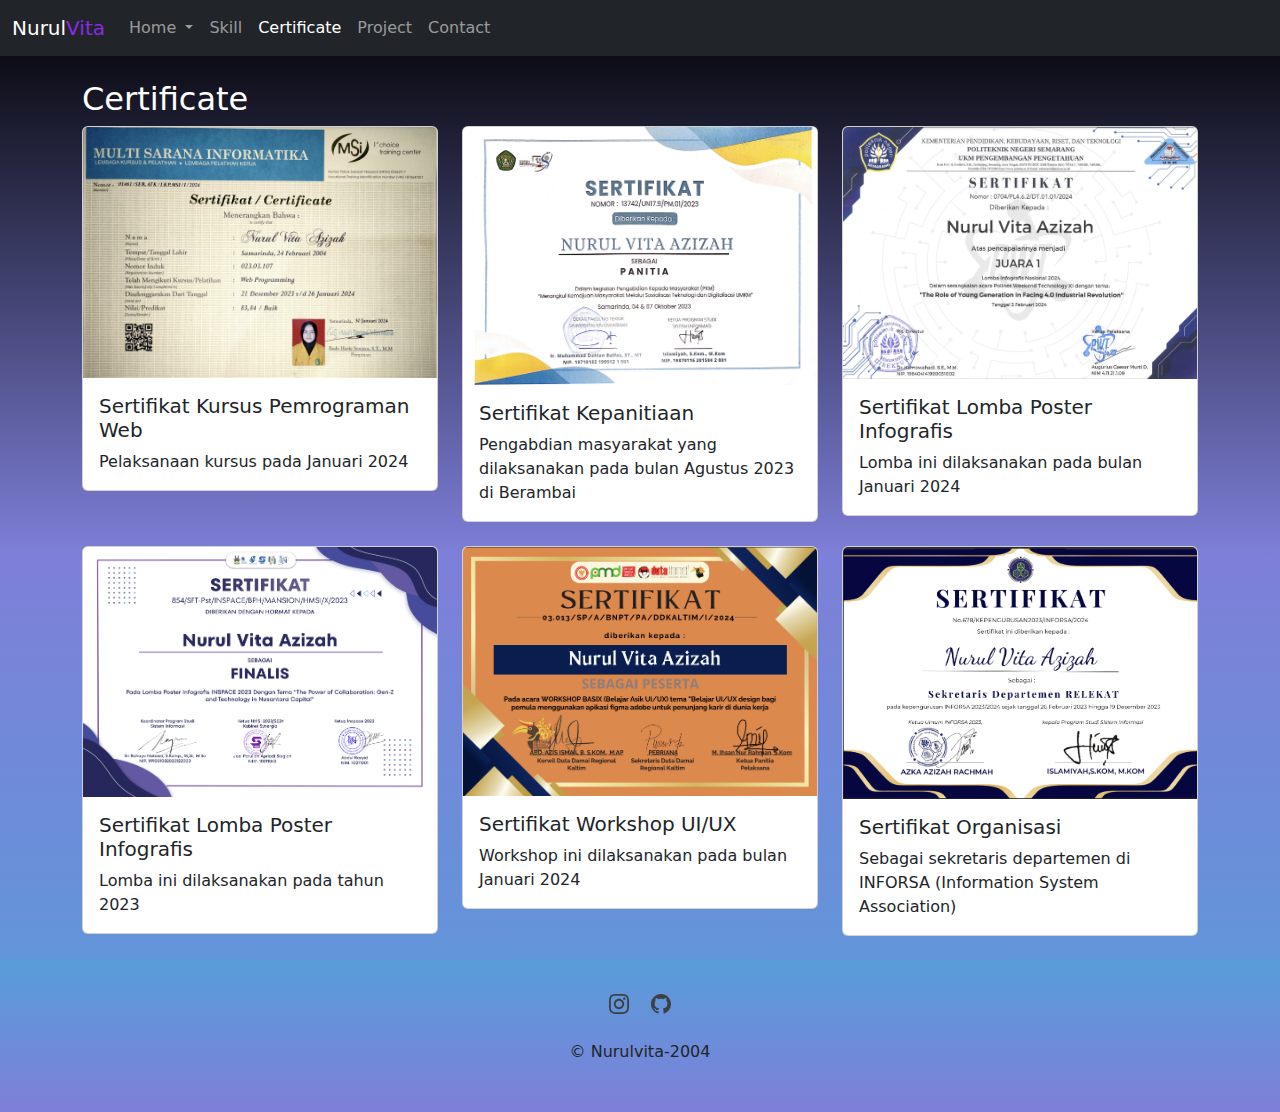
==== certificate.html @ 9ef04a38 "Portofolio-NurulVita" ====
<!DOCTYPE html>
<html lang="en">
<head>
    <meta charset="UTF-8">
    <meta name="viewport" content="width=device-width, initial-scale=1.0">
    <link href="css/style.css" rel="stylesheet">
    <link href="https://cdn.jsdelivr.net/npm/bootstrap@5.3.3/dist/css/bootstrap.min.css" rel="stylesheet" integrity="sha384-QWTKZyjpPEjISv5WaRU9OFeRpok6YctnYmDr5pNlyT2bRjXh0JMhjY6hW+ALEwIH" crossorigin="anonymous">
    <title>Nurul Vita Azizah</title>
</head>
<body>
    <!-- <div id="toggle"> -->
    <!------------------------------------- NAVBAR ------------------------>
    <nav class="navbar navbar-dark bg-dark navbar-expand-lg sticky-top">
      <div class="container-fluid">
          <i class="indicator"></i>
        <a class="navbar-brand" href="index.html">Nurul<span style="color: blueviolet;">Vita</span></a>
        <button class="navbar-toggler" type="button" data-bs-toggle="collapse" data-bs-target="#navbarSupportedContent" aria-controls="navbarSupportedContent" aria-expanded="false" aria-label="Toggle navigation">
          <span class="navbar-toggler-icon"></span>
        </button>
        <div class="collapse navbar-collapse" id="navbarSupportedContent">
          <ul class="navbar-nav me-auto mb-2 mb-lg-0">
            <li class="nav-item dropdown">
              <a class="nav-link dropdown-toggle" href="index.html" role="button" data-bs-toggle="dropdown" aria-expanded="false">
                Home
              </a>
              <ul class="dropdown-menu">
                <li><a class="dropdown-item" href="index.html">About Me</a></li>
                <li><a class="dropdown-item" href="index.html">Education</a></li>
              </ul>
            </li>
            <li class="nav-item">
              <a class="nav-link" href="skill.html">Skill</a>
            </li>
            <li class="nav-item">
              <a class="nav-link active" href="certificate.html">Certificate</a>
            </li>
            <li class="nav-item">
              <a class="nav-link" href="project.html">Project</a>
            </li>
            <li class="nav-item">
              <a class="nav-link" href="contact.html">Contact</a>
            </li>
          </ul>
        </div>
      </div>
    </nav>
      <!------------------------------------------------------------------------------------>

      <!----------------------------------- CERTIFICATE CARD ------------------------------->
      <div class="container container-fluid pt-4 pb-4">
        <div class="section-title">
          <h2 style="color: white;">Certificate</h2>
        </div>
      <div class="row row-cols-1 row-cols-md-3 g-4">
        <div class="col">
          <div class="card">
            <img src="img/sertif1.png" class="card-img-top" alt="...">
            <div class="card-body">
              <h5 class="card-title">Sertifikat Kursus Pemrograman Web</h5>
              <p class="card-text">Pelaksanaan kursus pada Januari 2024</p>
            </div>
          </div>
        </div>
        <div class="col">
          <div class="card">
            <img src="img/sertif2.png" class="card-img-top" alt="...">
            <div class="card-body">
              <h5 class="card-title">Sertifikat Kepanitiaan</h5>
              <p class="card-text">Pengabdian masyarakat yang dilaksanakan pada bulan Agustus 2023 di Berambai</p>
            </div>
          </div>
        </div>
        <div class="col">
          <div class="card">
            <img src="img/sertif3.png" class="card-img-top" alt="...">
            <div class="card-body">
              <h5 class="card-title">Sertifikat Lomba Poster Infografis</h5>
              <p class="card-text">Lomba ini dilaksanakan pada bulan Januari 2024</p>
            </div>
          </div>
        </div>
        <div class="col">
          <div class="card">
            <img src="img/sertif4.png" class="card-img-top" alt="...">
            <div class="card-body">
              <h5 class="card-title">Sertifikat Lomba Poster Infografis</h5>
              <p class="card-text">Lomba ini dilaksanakan pada tahun 2023</p>
            </div>
          </div>
        </div>
        <div class="col">
            <div class="card">
              <img src="img/sertif5.png" class="card-img-top" alt="...">
              <div class="card-body">
                <h5 class="card-title">Sertifikat Workshop UI/UX</h5>
                <p class="card-text">Workshop ini dilaksanakan pada bulan Januari 2024</p>
              </div>
            </div>
          </div>
          <div class="col">
            <div class="card">
              <img src="img/sertif6.png" class="card-img-top" alt="...">
              <div class="card-body">
                <h5 class="card-title">Sertifikat Organisasi</h5>
                <p class="card-text">Sebagai sekretaris departemen di INFORSA (Information System Association)</p>
              </div>
            </div>
          </div>
      </div>
    </div>
      <!--------------------------------------------------------------------------------------->

      <!-- FOOTER -->
      <footer >
        <div class="footer-icons container container-fluid">
            <a href="https://instagram.com/nurulvta" target="_blank"><svg xmlns="http://www.w3.org/2000/svg" width="20" height="20" viewBox="0 0 24 24">
                    <path
                        d="M12 2.163c3.204 0 3.584.012 4.85.07 3.252.148 4.771 1.691 4.919 4.919.058 1.265.069 1.645.069 4.849 0 3.205-.012 3.584-.069 4.849-.149 3.225-1.664 4.771-4.919 4.919-1.266.058-1.644.07-4.85.07-3.204 0-3.584-.012-4.849-.07-3.26-.149-4.771-1.699-4.919-4.92-.058-1.265-.07-1.644-.07-4.849 0-3.204.013-3.583.07-4.849.149-3.227 1.664-4.771 4.919-4.919 1.266-.057 1.645-.069 4.849-.069zm0-2.163c-3.259 0-3.667.014-4.947.072-4.358.2-6.78 2.618-6.98 6.98-.059 1.281-.073 1.689-.073 4.948 0 3.259.014 3.668.072 4.948.2 4.358 2.618 6.78 6.98 6.98 1.281.058 1.689.072 4.948.072 3.259 0 3.668-.014 4.948-.072 4.354-.2 6.782-2.618 6.979-6.98.059-1.28.073-1.689.073-4.948 0-3.259-.014-3.667-.072-4.947-.196-4.354-2.617-6.78-6.979-6.98-1.281-.059-1.69-.073-4.949-.073zm0 5.838c-3.403 0-6.162 2.759-6.162 6.162s2.759 6.163 6.162 6.163 6.162-2.759 6.162-6.163c0-3.403-2.759-6.162-6.162-6.162zm0 10.162c-2.209 0-4-1.79-4-4 0-2.209 1.791-4 4-4s4 1.791 4 4c0 2.21-1.791 4-4 4zm6.406-11.845c-.796 0-1.441.645-1.441 1.44s.645 1.44 1.441 1.44c.795 0 1.439-.645 1.439-1.44s-.644-1.44-1.439-1.44z" />
                </svg></a>

            <a href="https://github.com/nurulvita" target="_blank"> <svg xmlns="http://www.w3.org/2000/svg" width="20" height="20" viewBox="0 0 24 24">
                    <path
                        d="M12 0c-6.626 0-12 5.373-12 12 0 5.302 3.438 9.8 8.207 11.387.599.111.793-.261.793-.577v-2.234c-3.338.726-4.033-1.416-4.033-1.416-.546-1.387-1.333-1.756-1.333-1.756-1.089-.745.083-.729.083-.729 1.205.084 1.839 1.237 1.839 1.237 1.07 1.834 2.807 1.304 3.492.997.107-.775.418-1.305.762-1.604-2.665-.305-5.467-1.334-5.467-5.931 0-1.311.469-2.381 1.236-3.221-.124-.303-.535-1.524.117-3.176 0 0 1.008-.322 3.301 1.23.957-.266 1.983-.399 3.003-.404 1.02.005 2.047.138 3.006.404 2.291-1.552 3.297-1.23 3.297-1.23.653 1.653.242 2.874.118 3.176.77.84 1.235 1.911 1.235 3.221 0 4.609-2.807 5.624-5.479 5.921.43.372.823 1.102.823 2.222v3.293c0 .319.192.694.801.576 4.765-1.589 8.199-6.086 8.199-11.386 0-6.627-5.373-12-12-12z" />
                </svg></a>
        </div>
        <p>&#169; Nurulvita-2004</p>
    </footer>
    <!-- end of footer -->

    <script>
        const toggle = document.getElementById('toggle');
        toggle.onclick = function() {
            toggle.classList.toggle('active');
            body.classList.toggle('active');
        }
    </script>

    <script src="https://cdn.jsdelivr.net/npm/bootstrap@5.3.3/dist/js/bootstrap.bundle.min.js" integrity="sha384-YvpcrYf0tY3lHB60NNkmXc5s9fDVZLESaAA55NDzOxhy9GkcIdslK1eN7N6jIeHz" crossorigin="anonymous"></script>
</body>
</html>
---- css/style.css ----
@import url('https://fonts.googleapis.com/css2?family=Poppins:wght@200;300;400;500;600;700;800;900&display=swap');


:root {
    --footer : linear-gradient(to top, #7e7fd8, #589dda);
    --warna1: #fffffe;
    --warna2: #a7a9be;
    --warna3: black;
}

body {
  background: linear-gradient(#000, #7e7fd8, #589dda);
}

label {
  color: white;
}

h1 {
  color: white;
}

body.active {
    background: #f8f8f8;
}


.beranda {
  position: relative;
  width: 100%;
  height: 100vh;
  display: grid;
  align-items: center;
  padding: 50px 10% 0;
}

.konten_beranda {
  max-width: 900px;
  position: relative;
  object-fit: contain;
}

.konten_beranda img {
  width: 700px;
  position: absolute;
  top: -200px;
  left: 550px;
  opacity: 0;
  animation: geserKiri 1s ease forwards;
  animation-delay: 2.5s;
  object-fit: contain;
}

.konten_beranda h3 {
  font-size: 35px;
  font-weight: 700;
  opacity: 0;
  animation: geserBawah 1s ease forwards;
  animation-delay: .7s;
}

.konten_beranda h3 span {
  color: var(--warna2);
  font-weight: 700;
}

.konten_beranda h3:nth-of-type(2) {
  margin-bottom: 30px;
  animation: geserAtas 1s ease forwards;
  animation-delay: .7s;
}

/*--------------------------------------------------------------

/*---------------- SOCIAL MEDIA ----------*/
.beranda_sci a {
  display: inline-flex;
  justify-content: center;
  align-items: center;
  width: 35px;
  height: 35px;
  background: transparent;
  border: 2px solid var(--warna1);
  border-radius: 50%;
  font-size: 20px;
  color: var(--warna1);
  text-decoration: none;
  margin: 30px 10px 30px 0;
  transition: .5s ease;
  opacity: 0;
  animation: geserKiri 1s ease forwards;
  animation-delay: calc(.2s * var(--i));
}

.beranda_sci a:hover {
  background: var(--warna1);
  color: var(--warna3);
  box-shadow: 0 0 20px var(--warna2);
}

.aboutme {
  background-color: transparent;
  padding: 40px;
  font-size: 13px;
  font-weight: 13px;
  border-radius: 20px;
  border-right: 10px;
  transition: background .5s, transform .5s;
  box-shadow: 1px 1px 20px var(--warna3), 1px 1px 30px var(--warna2);
}
/* ----------------------------------------- */


#toggle {
    position: relative;
    display: block;
    width: 100px;
    height: 60px;
    border-radius: 160px;
    background: #222;
    transition: 0.5s;
    cursor: pointer;
    box-shadow: inset 0 8px 60px rgba(0, 0, 0, 1),
                inset 0 8px 8px rgba(0, 0, 0, 1),
                inset 0 -4px 4px rgba(0, 0, 0, 1);
}

#toggle.active {
    background: white;
    box-shadow: inset 0 2px 60px rgba(0, 0, 0, 1),
                inset 0 2px 8px rgba(0, 0, 0, 1),
                inset 0 -4px 4px rgba(0, 0, 0, 05),
}

#toggle .indicator {
    position: absolute;
    top: 0;
    left: 0;
    width: 50px;
    height: 50px;
    background: linear-gradient(to bottom, #3e3f40, #222);
    border-radius: 50%;
    transform: scale(0.9);
    box-shadow: 0 8px 40px rgba(0, 0, 0, 1),
                inset 0 4px 4px rgb(64, 60, 60),
                inset 0 -4px 4px rgb(64, 60, 60);
    transition: 0.5s;
}

#toggle.active .indicator {
    left: 160px;
    background: linear-gradient(to bottom, #ffffff, #222);
    box-shadow: 0 8px 20px rgba(0, 0, 0, 1),
                inset 0 4px 4px rgb(255, 251, 251),
                inset 0 -4px 4px rgb(255, 255, 255);
}


/* ========== BAGIAN PENDIDIKAN ========== */
section {
  display: flex;
  flex-wrap: wrap;
  align-items: center;
  padding-top: 30px;
}

.background {
  align-items: center;
  border-radius: 40px;
  box-shadow: 0 4px 8px rgba(27, 231, 231, 0.442);
}

.date {
  font-style: italic;
  color: #8baeb3;
  text-align: left;
}

.pendidikan {
  color: var(--warna1);
  font-size: 20px;
  line-height: 1.4;
  margin-bottom: 10rem;
}

.sub_judul {
  text-align: center;
  font-size: 60px;
  padding-bottom: 70px;
}

.sub_judul span {
  color: #97e2ff;
}

.wadah {
  padding: 30px;
}

.daftar_Pendidikan {
  align-items: center;
  display: grid;
  grid-template-columns: repeat(2, minmax(300px, 600px));
  grid-gap: 40px;
}

.daftar_Pendidikan div {
  background-color: transparent;
  padding: 40px;
  font-size: 13px;
  font-weight: 13px;
  border-radius: 20px;
  border-right: 10px;
  transition: background .5s, transform .5s;
  box-shadow: 1px 1px 20px var(--warna1), 1px 1px 30px var(--warna2);
}

.daftar_Pendidikan i {
  font-size: 50px;
  margin-bottom: 30px;
}

.daftar_Pendidikan div h2 {
  font-size: 30px;
  font-weight: 500;
  margin-bottom: 15px;
}

.daftar_Pendidikan div a {
  text-decoration: none;
  color: var(--warna2);
  font-size: 12px;
  margin-top: 20px;
  display: inline-block;
}


.daftar_Pendidikan div:hover {
  transform: translateY(-10px);
}

/* ------------------- */

/* ========== BAGIAN PROJEK ========== */
.teks_utama {
  background-color: linear-gradient(to right, #54369f , #060e64);
  padding-top: 10px;
  margin-top: 50px;
  margin-bottom: 50px;
  padding-left: 30px;
  padding-right: 30px;
  padding-bottom: 50px;
}

.teks_utama h2 {
  font-size: 60px;
  line-height: 1;
  text-align: center;
}

.teks_utama h2 span {
  color: var(--warna2);
}

.konten_projek {
  display: grid;
  grid-template-columns: repeat(2, minmax(30px, auto));
  gap: 10px;
  margin: 30px 30px;
}

.baris {
  position: relative;
  overflow: hidden;
  border-radius: 8px;
  cursor: pointer;
}

.baris img {
  width: 100%;
  border-radius: 8px;
  display: block;
  transition: transform .5s;
}

.lapisan {
  width: 100%;
  height: 0;
  background: linear-gradient(rgba(255, 255, 255, 0.627), #fffffe);
  position: absolute;
  border-radius: 8px;
  left: 0;
  bottom: 0;
  overflow: hidden;
  display: flex;
  flex-direction: column;
  align-items: center;
  justify-content: center;
  text-align: center;
  padding: 0 40px;
  transition: height .5s;
}

.lapisan h5 {
  color: black;
  font-size: 20px;
  font-weight: 600;
  margin-bottom: 15px;
}

.lapisan p {
  color: black;
  font-size: 1rem;
  line-height: 1.8;
}

.lapisan a {
  text-decoration: none;
}

.lapisan i {
  color: #ff004f;
  margin-top: 20px;
  font-size: 20px;
  background: var(--warna2);
  width: 60px;
  height: 60px;
  display: flex;
  align-items: center;
  justify-content: center;
  border-radius: 50%;
}

.baris:hover img {
  transform: scale(1.1);
}

.baris:hover .lapisan {
  height: 100%;
}

/* ========== BAGIAN PROJEK ========== */

.services .icon-box {
  padding: 20px 15px;
  position: relative;
  overflow: hidden;
  background: #fff;
  box-shadow: 0 0 29px 0 rgba(68, 88, 144, 0.2);
  transition: all 0.3s ease-in-out;
  border-radius: 8px;
  text-align: center;
  z-index: 1;
}

.services .icon-box::before {
  content: "";
  position: absolute;
  top: 0;
  left: 0;
  right: 0;
  height: 0;
  transition: ease-in-out 0.3s;
  z-index: -1;
}

.services .icon-box:hover::before {
  background: #308ad4;
  height: 100%;
  border-radius: 0px;
}

.services .icon {
  margin: 0 auto 30px auto;
  padding-top: 10px;
  display: inline-block;
  text-align: center;
  border-radius: 50%;
  width: 60px;
  height: 60px;
  background: #306cd4;
  transition: all 0.3s ease-in-out;
}

.services .icon i {
  font-size: 36px;
  line-height: 1;
  color: #fff;
}

.services .title {
  font-weight: 700;
  margin-bottom: 15px;
  font-size: 18px;
}

.services .title a {
  color: #111;
}

.services .description {
  font-size: 15px;
  line-height: 24px;
  margin-bottom: 0;
}

.services .icon-box:hover .title a,
.services .icon-box:hover .description {
  color: #fff;
}

.services .icon-box:hover .icon {
  background: #fff;
}

.services .icon-box:hover .icon i {
  color: #30d4be;
}

@media (max-width: 768px) {
  .services .icon-box::before {
    bottom: 60%;
  }
}
/* ------------------------------- */

/*------ footer ------*/

footer {
    padding: 2rem 0;
    background: var(--footer);
    text-align: center;
  }
  
  .footer-icons {
    margin-bottom: 1.5rem;
  }
  
  .footer-icons a {
    margin: 0 0.5rem;
  }
  
  .footer-icons svg {
    fill: #3e3f40;
  }
  
  .footer-icons a:hover svg {
    fill: #000;
  }
  /* --------------------- */

  @keyframes geserKiri {
    0% {
        transform: translateY(100px);
        opacity: 0;
    }

    100% {
        transform: translateY(0);
        opacity: 1;
    }
}



@media (width < 960px){
  .daftar_Pendidikan {
    align-items: center;
    display: grid;
    grid-template-columns: repeat(1, minmax(300px, 600px));
    grid-gap: 40px;
  } 
}

@media (width < 960px) {
  .konten_projek {
    display: grid;
    grid-template-columns: repeat(1, minmax(30px, auto));
    gap: 10px;
    margin: 30px 30px;
  }
}
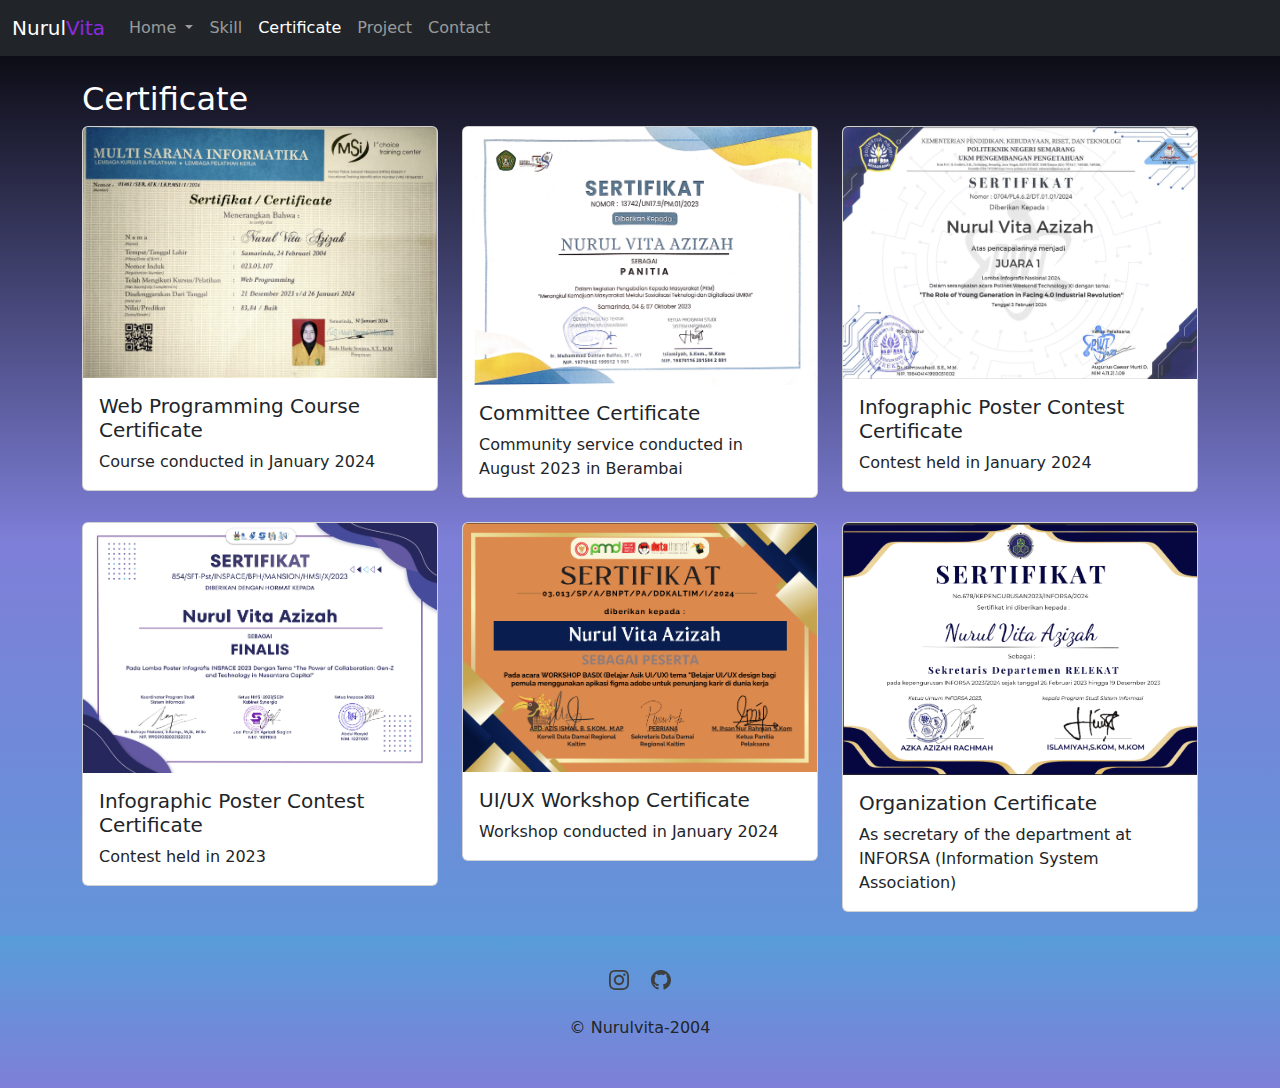
==== commit 3ce42b75: "Web-portofolio" ====
--- a/certificate.html
+++ b/certificate.html
@@ -51,49 +51,49 @@
         <div class="section-title">
           <h2 style="color: white;">Certificate</h2>
         </div>
-      <div class="row row-cols-1 row-cols-md-3 g-4">
-        <div class="col">
-          <div class="card">
-            <img src="img/sertif1.png" class="card-img-top" alt="...">
-            <div class="card-body">
-              <h5 class="card-title">Sertifikat Kursus Pemrograman Web</h5>
-              <p class="card-text">Pelaksanaan kursus pada Januari 2024</p>
+        <div class="row row-cols-1 row-cols-md-3 g-4">
+          <div class="col">
+            <div class="card">
+              <img src="img/sertif1.png" class="card-img-top" alt="...">
+              <div class="card-body">
+                <h5 class="card-title">Web Programming Course Certificate</h5>
+                <p class="card-text">Course conducted in January 2024</p>
+              </div>
             </div>
           </div>
-        </div>
-        <div class="col">
-          <div class="card">
-            <img src="img/sertif2.png" class="card-img-top" alt="...">
-            <div class="card-body">
-              <h5 class="card-title">Sertifikat Kepanitiaan</h5>
-              <p class="card-text">Pengabdian masyarakat yang dilaksanakan pada bulan Agustus 2023 di Berambai</p>
+          <div class="col">
+            <div class="card">
+              <img src="img/sertif2.png" class="card-img-top" alt="...">
+              <div class="card-body">
+                <h5 class="card-title">Committee Certificate</h5>
+                <p class="card-text">Community service conducted in August 2023 in Berambai</p>
+              </div>
             </div>
           </div>
-        </div>
-        <div class="col">
-          <div class="card">
-            <img src="img/sertif3.png" class="card-img-top" alt="...">
-            <div class="card-body">
-              <h5 class="card-title">Sertifikat Lomba Poster Infografis</h5>
-              <p class="card-text">Lomba ini dilaksanakan pada bulan Januari 2024</p>
+          <div class="col">
+            <div class="card">
+              <img src="img/sertif3.png" class="card-img-top" alt="...">
+              <div class="card-body">
+                <h5 class="card-title">Infographic Poster Contest Certificate</h5>
+                <p class="card-text">Contest held in January 2024</p>
+              </div>
             </div>
           </div>
-        </div>
-        <div class="col">
-          <div class="card">
-            <img src="img/sertif4.png" class="card-img-top" alt="...">
-            <div class="card-body">
-              <h5 class="card-title">Sertifikat Lomba Poster Infografis</h5>
-              <p class="card-text">Lomba ini dilaksanakan pada tahun 2023</p>
+          <div class="col">
+            <div class="card">
+              <img src="img/sertif4.png" class="card-img-top" alt="...">
+              <div class="card-body">
+                <h5 class="card-title">Infographic Poster Contest Certificate</h5>
+                <p class="card-text">Contest held in 2023</p>
+              </div>
             </div>
           </div>
-        </div>
-        <div class="col">
+          <div class="col">
             <div class="card">
               <img src="img/sertif5.png" class="card-img-top" alt="...">
               <div class="card-body">
-                <h5 class="card-title">Sertifikat Workshop UI/UX</h5>
-                <p class="card-text">Workshop ini dilaksanakan pada bulan Januari 2024</p>
+                <h5 class="card-title">UI/UX Workshop Certificate</h5>
+                <p class="card-text">Workshop conducted in January 2024</p>
               </div>
             </div>
           </div>
@@ -101,13 +101,14 @@
             <div class="card">
               <img src="img/sertif6.png" class="card-img-top" alt="...">
               <div class="card-body">
-                <h5 class="card-title">Sertifikat Organisasi</h5>
-                <p class="card-text">Sebagai sekretaris departemen di INFORSA (Information System Association)</p>
+                <h5 class="card-title">Organization Certificate</h5>
+                <p class="card-text">As secretary of the department at INFORSA (Information System Association)</p>
               </div>
             </div>
           </div>
+        </div>
       </div>
-    </div>
+      
       <!--------------------------------------------------------------------------------------->
 
       <!-- FOOTER -->
--- a/css/style.css
+++ b/css/style.css
@@ -24,6 +24,16 @@
     background: #f8f8f8;
 }
 
+.aboutme {
+  background-color: transparent;
+  padding: 40px;
+  font-size: 13px;
+  font-weight: 13px;
+  border-radius: 20px;
+  border-right: 10px;
+  transition: background .5s, transform .5s;
+  box-shadow: 1px 1px 20px var(--warna3), 1px 1px 30px var(--warna2);
+}
 
 .beranda {
   position: relative;
@@ -98,62 +108,8 @@
   box-shadow: 0 0 20px var(--warna2);
 }
 
-.aboutme {
-  background-color: transparent;
-  padding: 40px;
-  font-size: 13px;
-  font-weight: 13px;
-  border-radius: 20px;
-  border-right: 10px;
-  transition: background .5s, transform .5s;
-  box-shadow: 1px 1px 20px var(--warna3), 1px 1px 30px var(--warna2);
-}
+
 /* ----------------------------------------- */
-
-
-#toggle {
-    position: relative;
-    display: block;
-    width: 100px;
-    height: 60px;
-    border-radius: 160px;
-    background: #222;
-    transition: 0.5s;
-    cursor: pointer;
-    box-shadow: inset 0 8px 60px rgba(0, 0, 0, 1),
-                inset 0 8px 8px rgba(0, 0, 0, 1),
-                inset 0 -4px 4px rgba(0, 0, 0, 1);
-}
-
-#toggle.active {
-    background: white;
-    box-shadow: inset 0 2px 60px rgba(0, 0, 0, 1),
-                inset 0 2px 8px rgba(0, 0, 0, 1),
-                inset 0 -4px 4px rgba(0, 0, 0, 05),
-}
-
-#toggle .indicator {
-    position: absolute;
-    top: 0;
-    left: 0;
-    width: 50px;
-    height: 50px;
-    background: linear-gradient(to bottom, #3e3f40, #222);
-    border-radius: 50%;
-    transform: scale(0.9);
-    box-shadow: 0 8px 40px rgba(0, 0, 0, 1),
-                inset 0 4px 4px rgb(64, 60, 60),
-                inset 0 -4px 4px rgb(64, 60, 60);
-    transition: 0.5s;
-}
-
-#toggle.active .indicator {
-    left: 160px;
-    background: linear-gradient(to bottom, #ffffff, #222);
-    box-shadow: 0 8px 20px rgba(0, 0, 0, 1),
-                inset 0 4px 4px rgb(255, 251, 251),
-                inset 0 -4px 4px rgb(255, 255, 255);
-}
 
 
 /* ========== BAGIAN PENDIDIKAN ========== */
@@ -210,7 +166,7 @@
   font-size: 13px;
   font-weight: 13px;
   border-radius: 20px;
-  border-right: 10px;
+  /* border-right: 10px; */
   transition: background .5s, transform .5s;
   box-shadow: 1px 1px 20px var(--warna1), 1px 1px 30px var(--warna2);
 }
@@ -247,8 +203,8 @@
   padding-top: 10px;
   margin-top: 50px;
   margin-bottom: 50px;
-  padding-left: 30px;
-  padding-right: 30px;
+  padding-left: 10vh;
+  /* padding-right: 30px; */
   padding-bottom: 50px;
 }
 
@@ -266,7 +222,7 @@
   display: grid;
   grid-template-columns: repeat(2, minmax(30px, auto));
   gap: 10px;
-  margin: 30px 30px;
+  margin: 50px auto;
 }
 
 .baris {
@@ -468,15 +424,14 @@
     align-items: center;
     display: grid;
     grid-template-columns: repeat(1, minmax(300px, 600px));
-    grid-gap: 40px;
   } 
 }
 
 @media (width < 960px) {
   .konten_projek {
     display: grid;
-    grid-template-columns: repeat(1, minmax(30px, auto));
+    grid-template-columns: repeat(1, minmax(100%, auto));
     gap: 10px;
-    margin: 30px 30px;
-  }
-}
+    /* margin: 30px 30px; */
+  }
+}
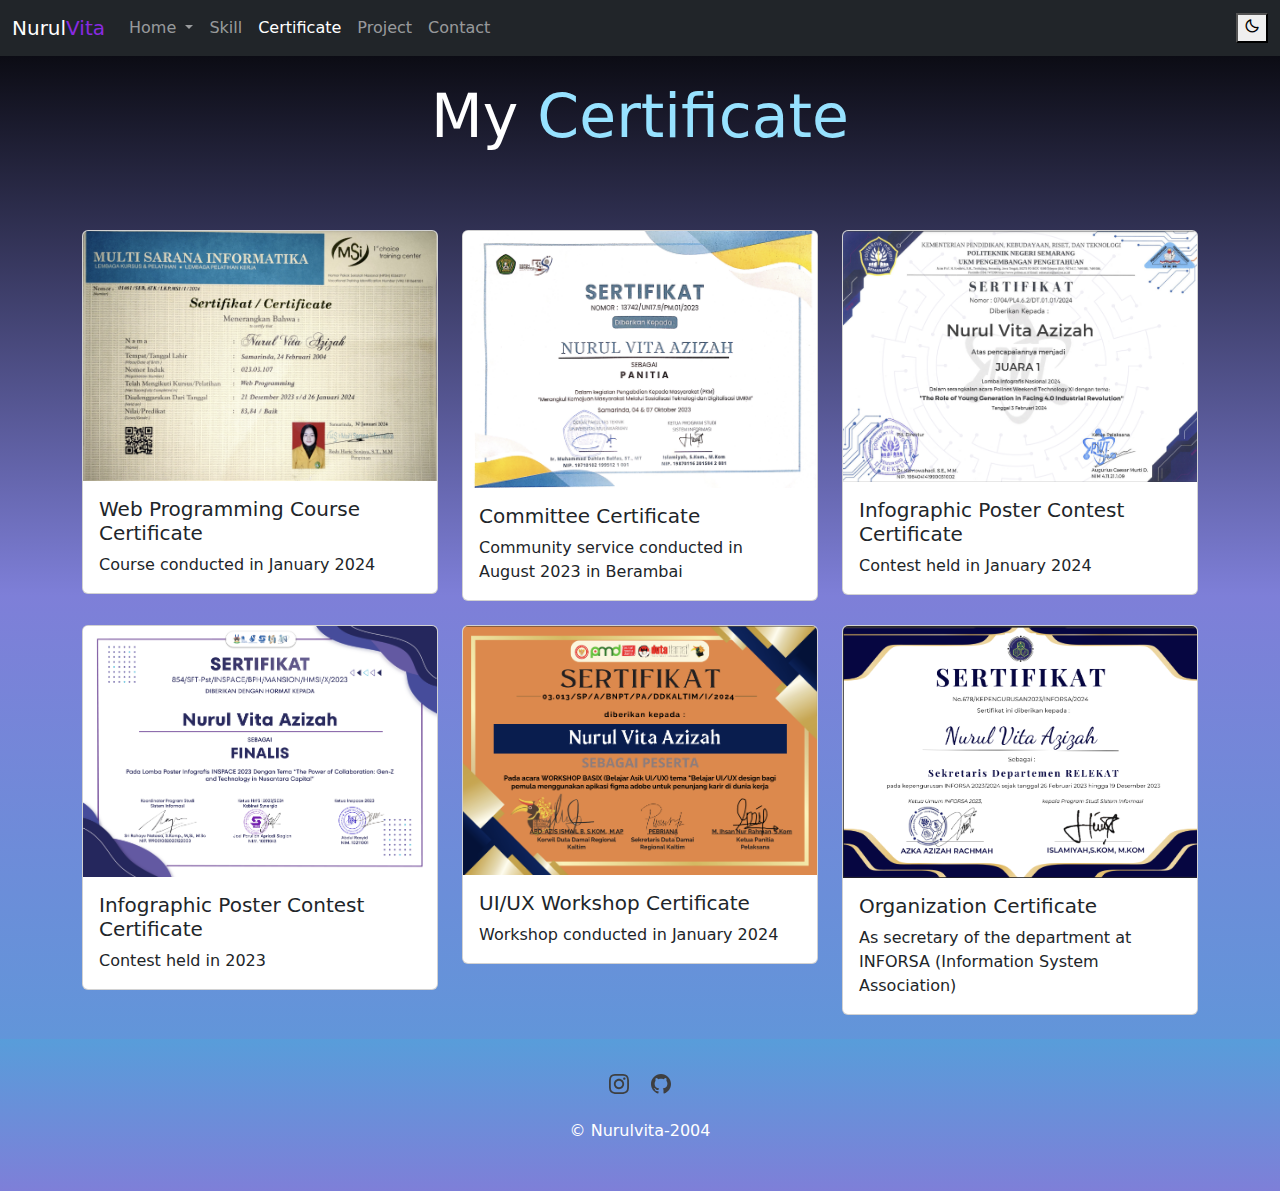
==== commit 5ab23a3b: "Web-Portofolio" ====
--- a/certificate.html
+++ b/certificate.html
@@ -4,11 +4,24 @@
     <meta charset="UTF-8">
     <meta name="viewport" content="width=device-width, initial-scale=1.0">
     <link href="css/style.css" rel="stylesheet">
+    <link href='https://unpkg.com/boxicons@2.1.4/css/boxicons.min.css' rel='stylesheet'>
     <link href="https://cdn.jsdelivr.net/npm/bootstrap@5.3.3/dist/css/bootstrap.min.css" rel="stylesheet" integrity="sha384-QWTKZyjpPEjISv5WaRU9OFeRpok6YctnYmDr5pNlyT2bRjXh0JMhjY6hW+ALEwIH" crossorigin="anonymous">
     <title>Nurul Vita Azizah</title>
 </head>
 <body>
-    <!-- <div id="toggle"> -->
+  
+  <style>
+    body {
+      background: linear-gradient(to bottom,#000, #7e7fd8, #589dda);
+      color: #ffffff;
+      transition: background 0.3s ease, color 0.3s ease;
+    }
+
+    .dark-mode {
+      background:linear-gradient(to top, #ffffff, #9bc8ff, #3c1a7f);
+      color: #16053e; 
+    }
+  </style>
     <!------------------------------------- NAVBAR ------------------------>
     <nav class="navbar navbar-dark bg-dark navbar-expand-lg sticky-top">
       <div class="container-fluid">
@@ -41,6 +54,9 @@
               <a class="nav-link" href="contact.html">Contact</a>
             </li>
           </ul>
+          <button onclick="toggleDarkMode()">
+            <i class='bx bx-moon'></i>
+          </button>
         </div>
       </div>
     </nav>
@@ -49,7 +65,9 @@
       <!----------------------------------- CERTIFICATE CARD ------------------------------->
       <div class="container container-fluid pt-4 pb-4">
         <div class="section-title">
-          <h2 style="color: white;">Certificate</h2>
+          <h1 class="sub_judul">My <span> Certificate</h1>
+
+          <!-- <h2 style="color: white;">Certificate</h2> -->
         </div>
         <div class="row row-cols-1 row-cols-md-3 g-4">
           <div class="col">
@@ -128,14 +146,8 @@
     </footer>
     <!-- end of footer -->
 
-    <script>
-        const toggle = document.getElementById('toggle');
-        toggle.onclick = function() {
-            toggle.classList.toggle('active');
-            body.classList.toggle('active');
-        }
-    </script>
-
+    <script type="text/javascript" src="js/dark.js"></script>
+    <script type="text/javascript" src="js/navbar.js"></script>
     <script src="https://cdn.jsdelivr.net/npm/bootstrap@5.3.3/dist/js/bootstrap.bundle.min.js" integrity="sha384-YvpcrYf0tY3lHB60NNkmXc5s9fDVZLESaAA55NDzOxhy9GkcIdslK1eN7N6jIeHz" crossorigin="anonymous"></script>
 </body>
 </html>--- a/css/style.css
+++ b/css/style.css
@@ -7,10 +7,20 @@
     --warna2: #a7a9be;
     --warna3: black;
 }
-
-body {
+/* body {
   background: linear-gradient(#000, #7e7fd8, #589dda);
-}
+  color: #ffffff;
+  transition: background-color 0.3s ease, color 0.3s ease;
+}
+
+.dark-mode body {
+  background-color: #222;
+  color: #fff;
+} */
+
+/* body {
+  background: linear-gradient(#000, #7e7fd8, #589dda);
+} */
 
 label {
   color: white;
@@ -20,9 +30,9 @@
   color: white;
 }
 
-body.active {
+/* body.active {
     background: #f8f8f8;
-}
+} */
 
 .aboutme {
   background-color: transparent;
@@ -33,51 +43,6 @@
   border-right: 10px;
   transition: background .5s, transform .5s;
   box-shadow: 1px 1px 20px var(--warna3), 1px 1px 30px var(--warna2);
-}
-
-.beranda {
-  position: relative;
-  width: 100%;
-  height: 100vh;
-  display: grid;
-  align-items: center;
-  padding: 50px 10% 0;
-}
-
-.konten_beranda {
-  max-width: 900px;
-  position: relative;
-  object-fit: contain;
-}
-
-.konten_beranda img {
-  width: 700px;
-  position: absolute;
-  top: -200px;
-  left: 550px;
-  opacity: 0;
-  animation: geserKiri 1s ease forwards;
-  animation-delay: 2.5s;
-  object-fit: contain;
-}
-
-.konten_beranda h3 {
-  font-size: 35px;
-  font-weight: 700;
-  opacity: 0;
-  animation: geserBawah 1s ease forwards;
-  animation-delay: .7s;
-}
-
-.konten_beranda h3 span {
-  color: var(--warna2);
-  font-weight: 700;
-}
-
-.konten_beranda h3:nth-of-type(2) {
-  margin-bottom: 30px;
-  animation: geserAtas 1s ease forwards;
-  animation-delay: .7s;
 }
 
 /*--------------------------------------------------------------
@@ -306,6 +271,7 @@
   transition: all 0.3s ease-in-out;
   border-radius: 8px;
   text-align: center;
+  color: black;
   z-index: 1;
 }
 
